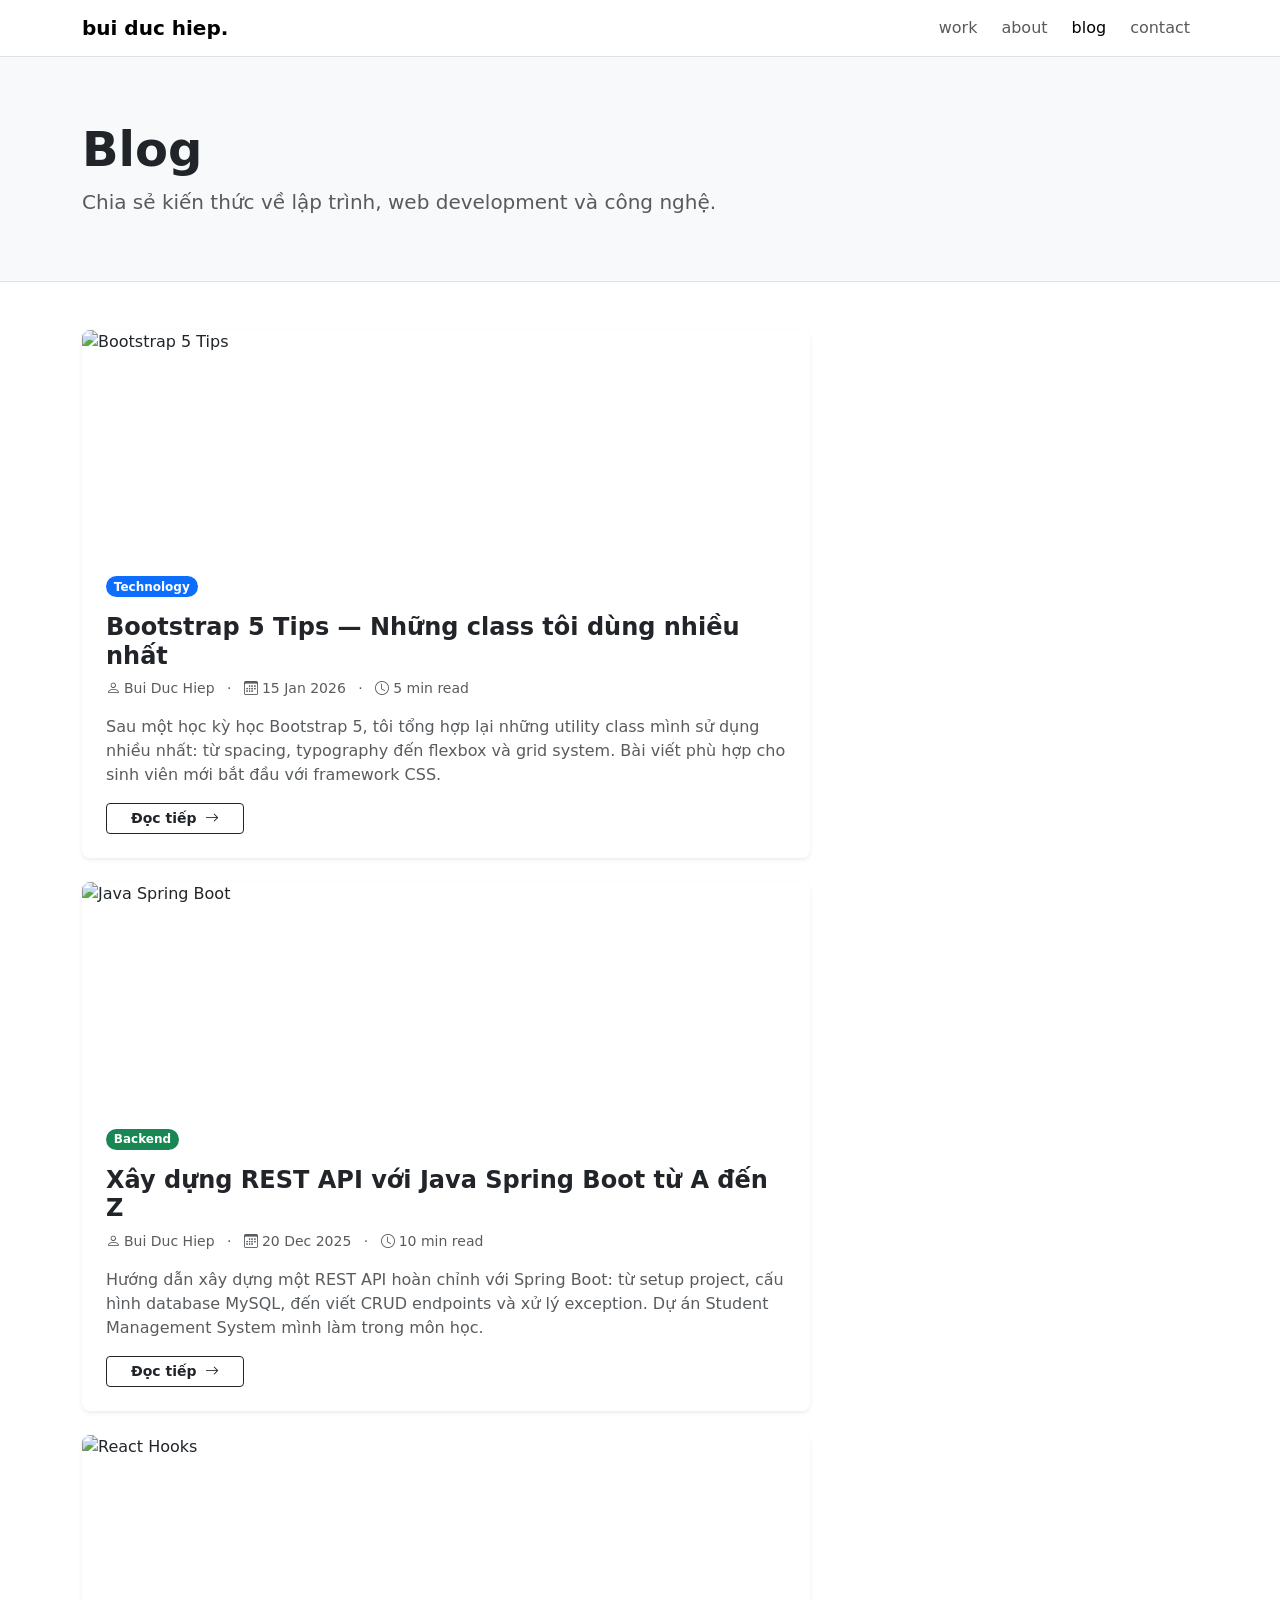
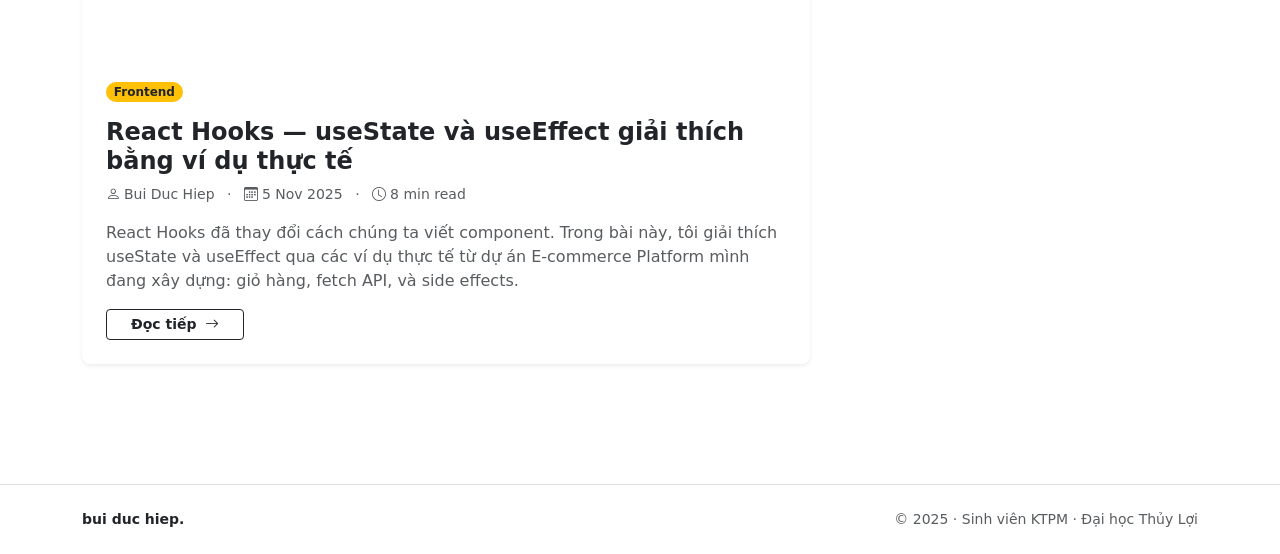
==== projects/portfolio_bootstrap/blog.html @ 2f231e05 "[FEATURE] Create blog post cards layout" ====
<!DOCTYPE html>
<html lang="vi">
<head>
    <meta charset="UTF-8">
    <meta name="viewport" content="width=device-width, initial-scale=1.0">
    <title>Blog — Bui Duc Hiep</title>
    <meta name="description" content="Blog chia sẻ kiến thức lập trình của Bui Duc Hiep, sinh viên Kỹ thuật phần mềm.">

    <link href="https://cdn.jsdelivr.net/npm/bootstrap@5.3.2/dist/css/bootstrap.min.css" rel="stylesheet">
    <link href="https://cdn.jsdelivr.net/npm/bootstrap-icons@1.11.0/font/bootstrap-icons.css" rel="stylesheet">
    <link href="https://fonts.googleapis.com/css2?family=Inter:wght@300;400;500;600;700&display=swap" rel="stylesheet">
</head>
<body>

    <nav class="navbar navbar-expand-lg sticky-top border-bottom bg-white">
        <div class="container">
            <a class="navbar-brand fw-bold fs-5" href="index.html">bui duc hiep.</a>
            <button class="navbar-toggler border-0" type="button"
                    data-bs-toggle="collapse" data-bs-target="#navbarNav"
                    aria-controls="navbarNav" aria-expanded="false" aria-label="Toggle navigation">
                <span class="navbar-toggler-icon"></span>
            </button>
            <div class="collapse navbar-collapse" id="navbarNav">
                <ul class="navbar-nav ms-auto gap-2">
                    <li class="nav-item"><a class="nav-link fw-medium" href="index.html#work">work</a></li>
                    <li class="nav-item"><a class="nav-link fw-medium" href="index.html#about">about</a></li>
                    <li class="nav-item"><a class="nav-link fw-medium active" href="blog.html">blog</a></li>
                    <li class="nav-item"><a class="nav-link fw-medium" href="index.html#contact">contact</a></li>
                </ul>
            </div>
        </div>
    </nav>

    <div class="py-5 border-bottom bg-light">
        <div class="container py-3">
            <h1 class="display-5 fw-bold mb-2">Blog</h1>
            <p class="lead text-muted mb-0">Chia sẻ kiến thức về lập trình, web development và công nghệ.</p>
        </div>
    </div>

    <section id="blog" class="py-5">
        <div class="container">
            <div class="row g-5">

                <div class="col-lg-8">

                    <article class="card mb-4 border-0 shadow-sm rounded-3 overflow-hidden">
                        <img src="https://placehold.co/800x400/111827/ffffff?text=Bootstrap+5+Tips"
                             class="card-img-top" alt="Bootstrap 5 Tips" style="height: 220px; object-fit: cover;">
                        <div class="card-body p-4">
                            <span class="badge bg-primary rounded-pill mb-2">Technology</span>
                            <h2 class="card-title h4 fw-bold mt-2">
                                <a href="#" class="text-dark text-decoration-none">
                                    Bootstrap 5 Tips — Những class tôi dùng nhiều nhất
                                </a>
                            </h2>
                            <p class="card-text text-muted small mb-3">
                                <i class="bi bi-person me-1"></i>Bui Duc Hiep
                                <span class="mx-2">·</span>
                                <i class="bi bi-calendar3 me-1"></i>15 Jan 2026
                                <span class="mx-2">·</span>
                                <i class="bi bi-clock me-1"></i>5 min read
                            </p>
                            <p class="card-text text-muted">
                                Sau một học kỳ học Bootstrap 5, tôi tổng hợp lại những utility class mình sử dụng
                                nhiều nhất: từ spacing, typography đến flexbox và grid system. Bài viết phù hợp
                                cho sinh viên mới bắt đầu với framework CSS.
                            </p>
                            <a href="#" class="btn btn-outline-dark btn-sm fw-semibold px-4">
                                Đọc tiếp <i class="bi bi-arrow-right ms-1"></i>
                            </a>
                        </div>
                    </article>

                    <article class="card mb-4 border-0 shadow-sm rounded-3 overflow-hidden">
                        <img src="https://placehold.co/800x400/1e3a5f/ffffff?text=Java+Spring+Boot"
                             class="card-img-top" alt="Java Spring Boot" style="height: 220px; object-fit: cover;">
                        <div class="card-body p-4">
                            <span class="badge bg-success rounded-pill mb-2">Backend</span>
                            <h2 class="card-title h4 fw-bold mt-2">
                                <a href="#" class="text-dark text-decoration-none">
                                    Xây dựng REST API với Java Spring Boot từ A đến Z
                                </a>
                            </h2>
                            <p class="card-text text-muted small mb-3">
                                <i class="bi bi-person me-1"></i>Bui Duc Hiep
                                <span class="mx-2">·</span>
                                <i class="bi bi-calendar3 me-1"></i>20 Dec 2025
                                <span class="mx-2">·</span>
                                <i class="bi bi-clock me-1"></i>10 min read
                            </p>
                            <p class="card-text text-muted">
                                Hướng dẫn xây dựng một REST API hoàn chỉnh với Spring Boot: từ setup project,
                                cấu hình database MySQL, đến viết CRUD endpoints và xử lý exception. Dự án
                                Student Management System mình làm trong môn học.
                            </p>
                            <a href="#" class="btn btn-outline-dark btn-sm fw-semibold px-4">
                                Đọc tiếp <i class="bi bi-arrow-right ms-1"></i>
                            </a>
                        </div>
                    </article>

                    <article class="card mb-4 border-0 shadow-sm rounded-3 overflow-hidden">
                        <img src="https://placehold.co/800x400/7c3aed/ffffff?text=React+Hooks"
                             class="card-img-top" alt="React Hooks" style="height: 220px; object-fit: cover;">
                        <div class="card-body p-4">
                            <span class="badge bg-warning text-dark rounded-pill mb-2">Frontend</span>
                            <h2 class="card-title h4 fw-bold mt-2">
                                <a href="#" class="text-dark text-decoration-none">
                                    React Hooks — useState và useEffect giải thích bằng ví dụ thực tế
                                </a>
                            </h2>
                            <p class="card-text text-muted small mb-3">
                                <i class="bi bi-person me-1"></i>Bui Duc Hiep
                                <span class="mx-2">·</span>
                                <i class="bi bi-calendar3 me-1"></i>5 Nov 2025
                                <span class="mx-2">·</span>
                                <i class="bi bi-clock me-1"></i>8 min read
                            </p>
                            <p class="card-text text-muted">
                                React Hooks đã thay đổi cách chúng ta viết component. Trong bài này, tôi giải thích
                                useState và useEffect qua các ví dụ thực tế từ dự án E-commerce Platform mình đang
                                xây dựng: giỏ hàng, fetch API, và side effects.
                            </p>
                            <a href="#" class="btn btn-outline-dark btn-sm fw-semibold px-4">
                                Đọc tiếp <i class="bi bi-arrow-right ms-1"></i>
                            </a>
                        </div>
                    </article>

                </div>

                <div class="col-lg-4">
                </div>

            </div>
        </div>
    </section>

    <footer class="border-top py-4 mt-5">
        <div class="container d-flex justify-content-between align-items-center">
            <span class="fw-semibold small">bui duc hiep.</span>
            <span class="text-muted small">© 2025 · Sinh viên KTPM · Đại học Thủy Lợi</span>
        </div>
    </footer>

    <script src="https://cdn.jsdelivr.net/npm/bootstrap@5.3.2/dist/js/bootstrap.bundle.min.js"></script>
</body>
</html>
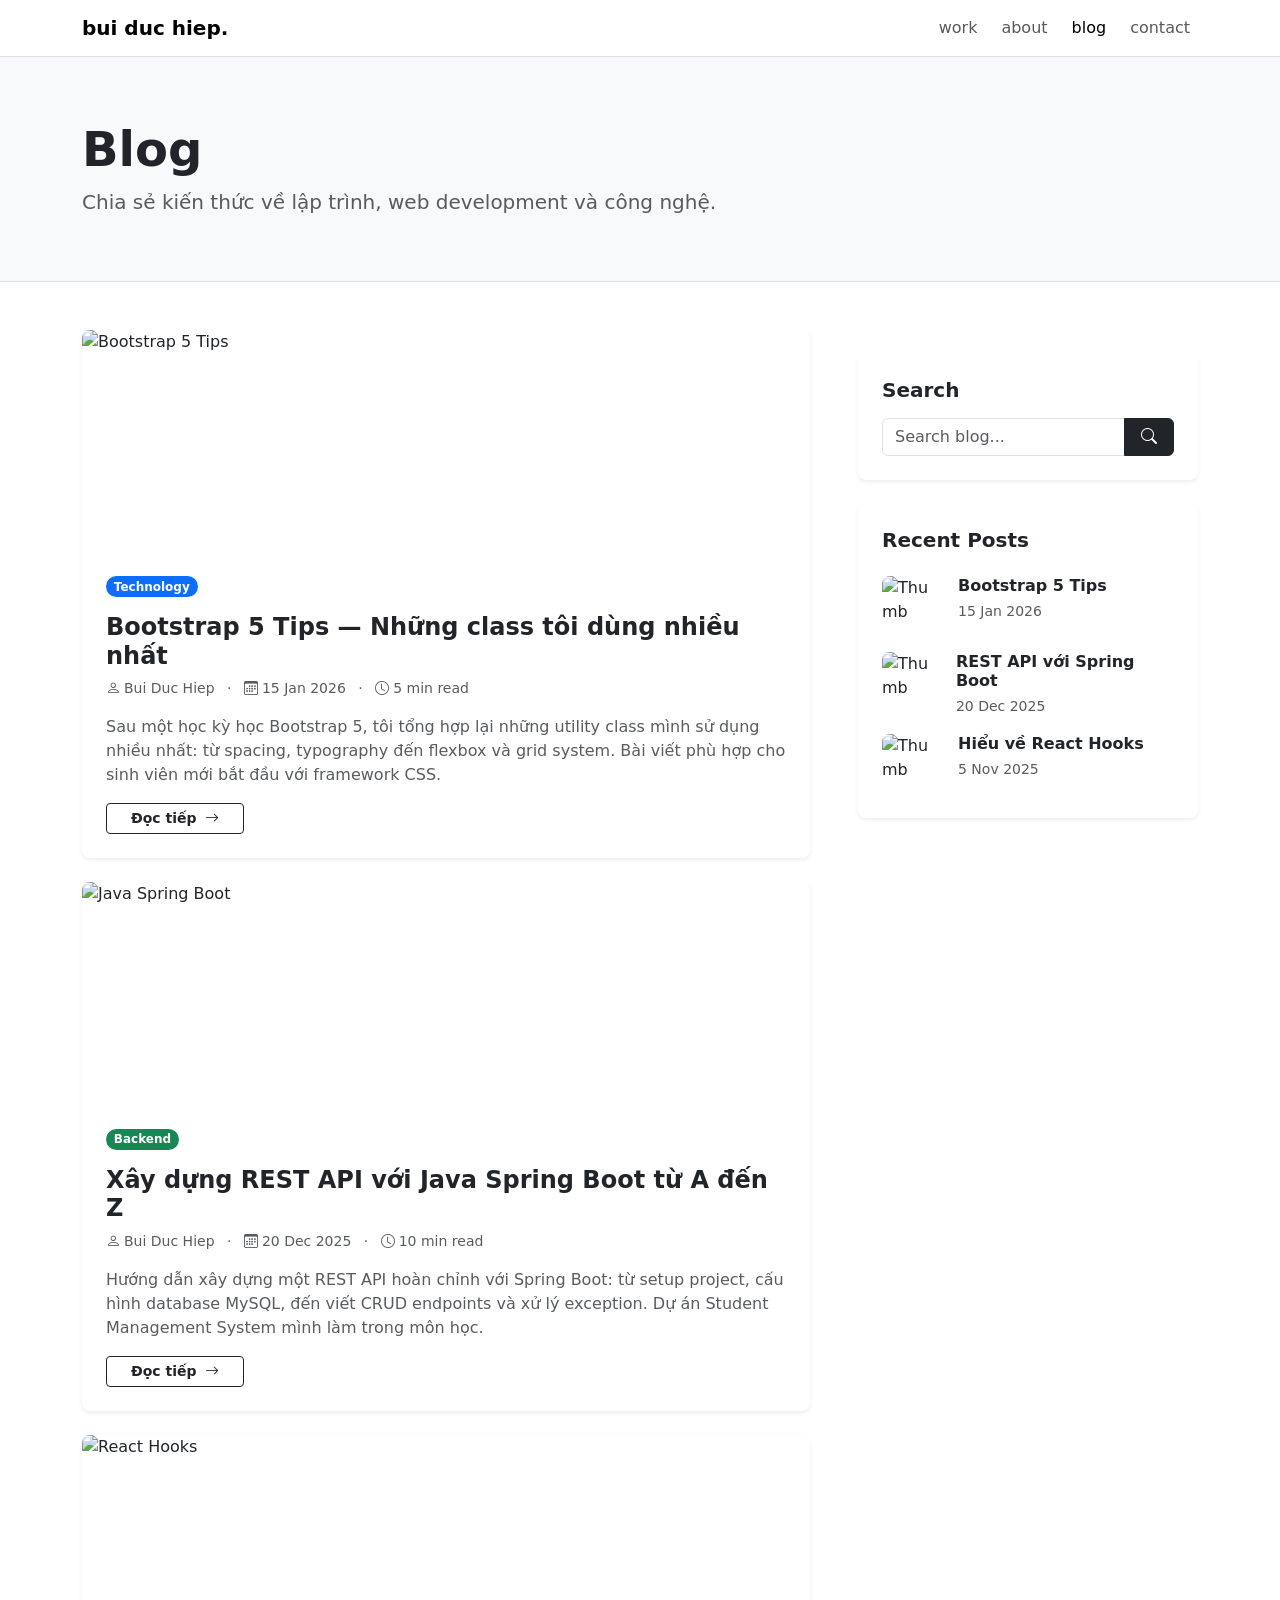
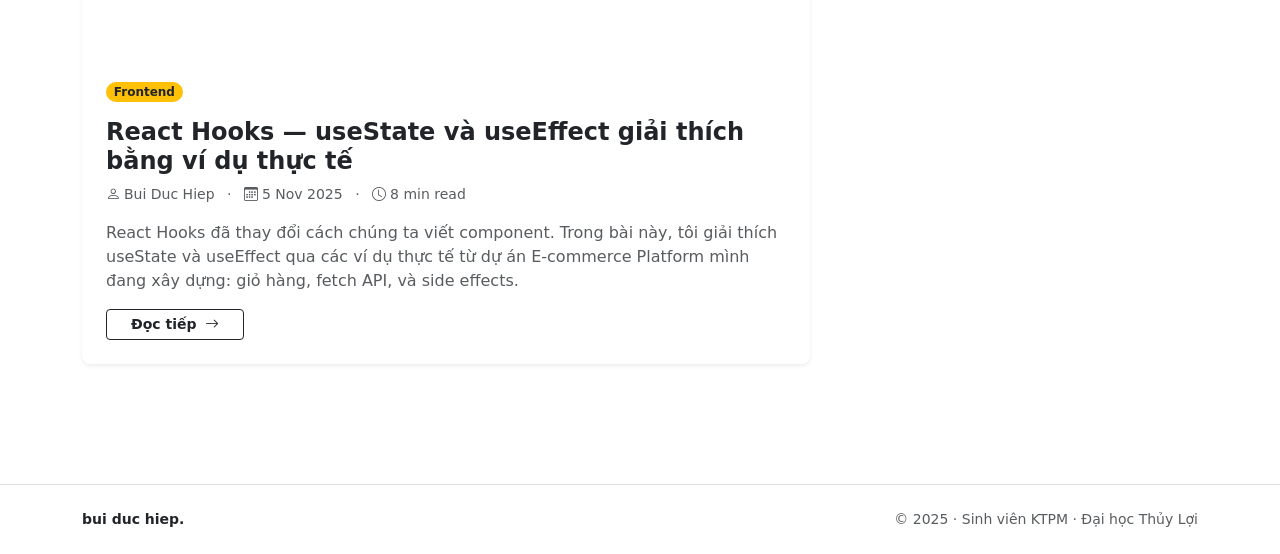
==== commit fb2987b3: "[FEATURE] Build sticky sidebar" ====
--- a/projects/portfolio_bootstrap/blog.html
+++ b/projects/portfolio_bootstrap/blog.html
@@ -131,6 +131,48 @@
                 </div>
 
                 <div class="col-lg-4">
+                    <div class="sticky-top pt-4" style="top: 80px; z-index: 1;">
+                        
+                        <div class="card mb-4 border-0 shadow-sm rounded-3">
+                            <div class="card-body p-4">
+                                <h5 class="card-title fw-bold mb-3">Search</h5>
+                                <div class="input-group">
+                                    <input type="text" class="form-control" placeholder="Search blog...">
+                                    <button class="btn btn-dark fw-semibold px-3" type="button"><i class="bi bi-search"></i></button>
+                                </div>
+                            </div>
+                        </div>
+
+                        <div class="card mb-4 border-0 shadow-sm rounded-3">
+                            <div class="card-header bg-white border-bottom-0 pt-4 pb-0 px-4">
+                                <h5 class="fw-bold mb-0">Recent Posts</h5>
+                            </div>
+                            <div class="card-body p-4">
+                                <div class="d-flex mb-3">
+                                    <img src="https://placehold.co/100x100/111827/ffffff?text=BS5" class="rounded-3 object-fit-cover" width="60" height="60" alt="Thumb">
+                                    <div class="ms-3">
+                                        <h6 class="mb-1 fw-semibold"><a href="#" class="text-dark text-decoration-none">Bootstrap 5 Tips</a></h6>
+                                        <small class="text-muted">15 Jan 2026</small>
+                                    </div>
+                                </div>
+                                <div class="d-flex mb-3">
+                                    <img src="https://placehold.co/100x100/1e3a5f/ffffff?text=Java" class="rounded-3 object-fit-cover" width="60" height="60" alt="Thumb">
+                                    <div class="ms-3">
+                                        <h6 class="mb-1 fw-semibold"><a href="#" class="text-dark text-decoration-none">REST API với Spring Boot</a></h6>
+                                        <small class="text-muted">20 Dec 2025</small>
+                                    </div>
+                                </div>
+                                <div class="d-flex">
+                                    <img src="https://placehold.co/100x100/7c3aed/ffffff?text=React" class="rounded-3 object-fit-cover" width="60" height="60" alt="Thumb">
+                                    <div class="ms-3">
+                                        <h6 class="mb-1 fw-semibold"><a href="#" class="text-dark text-decoration-none">Hiểu về React Hooks</a></h6>
+                                        <small class="text-muted">5 Nov 2025</small>
+                                    </div>
+                                </div>
+                            </div>
+                        </div>
+
+                    </div>
                 </div>
 
             </div>
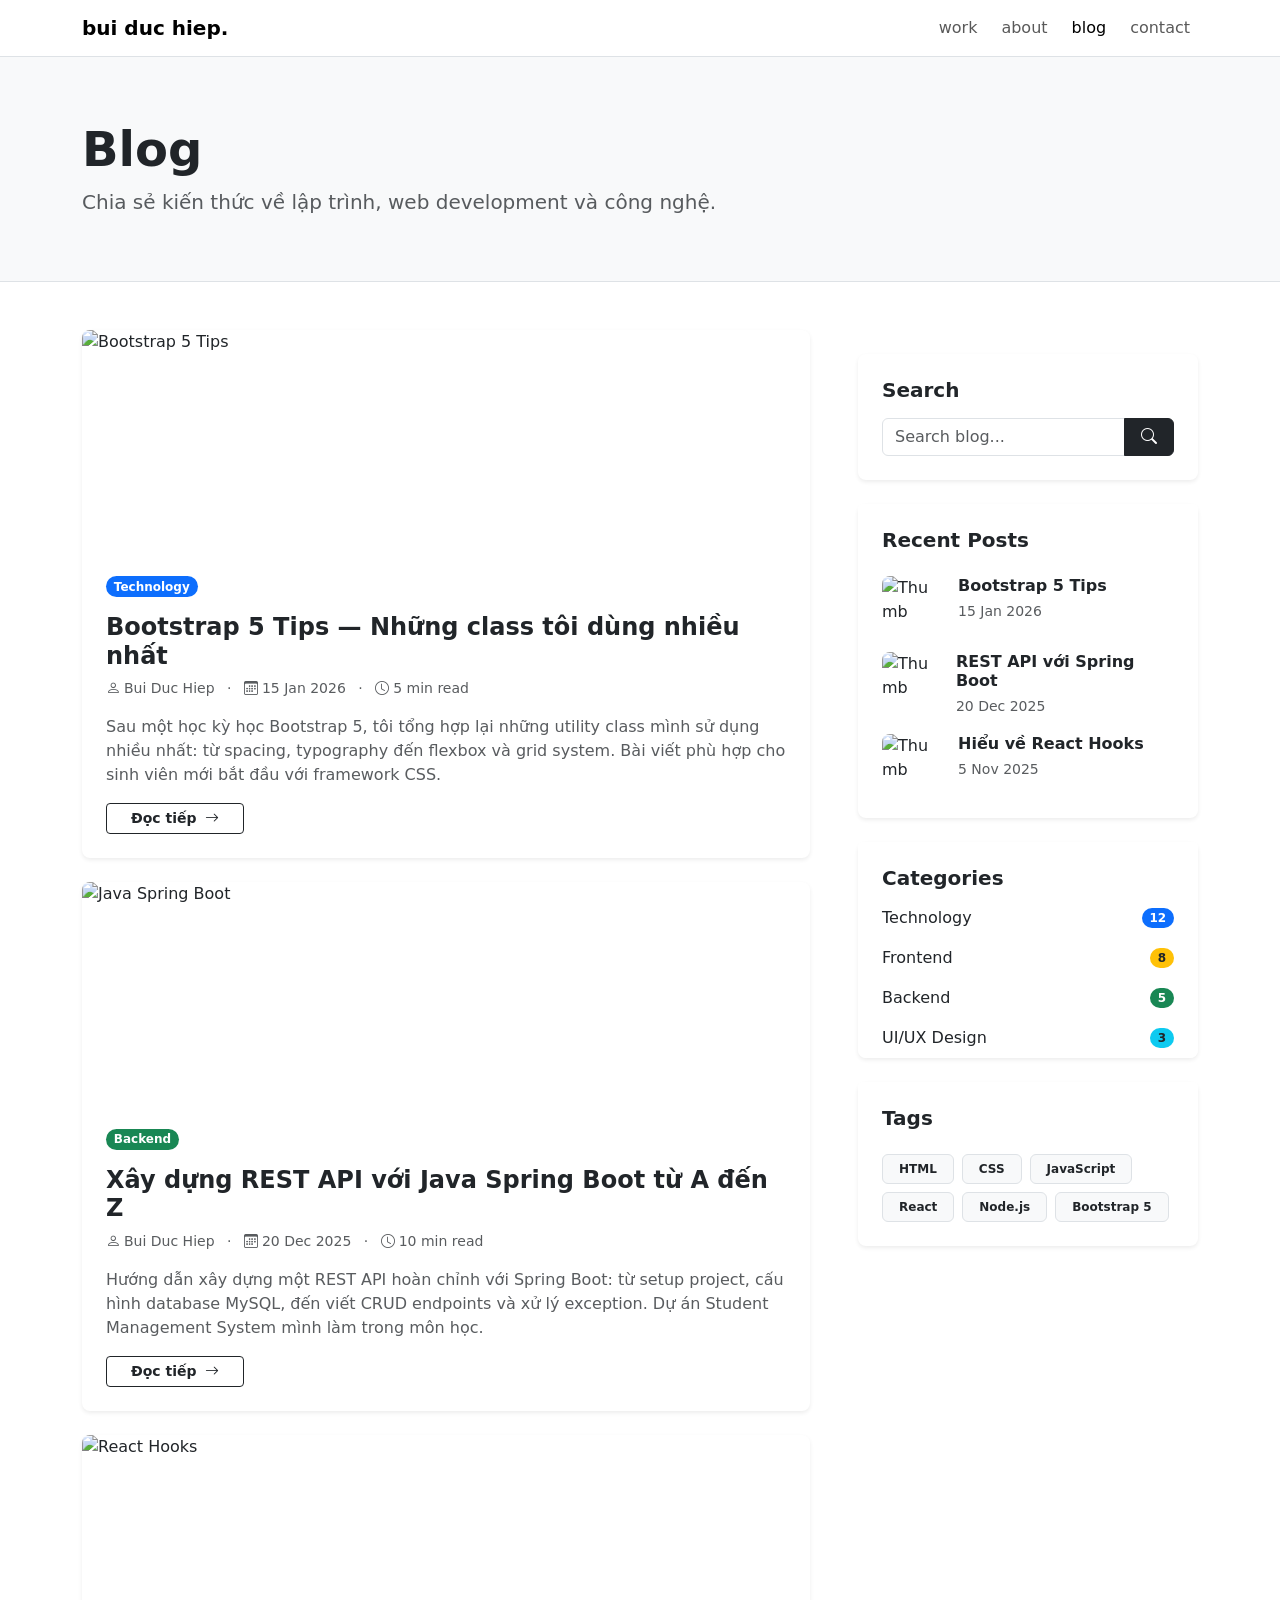
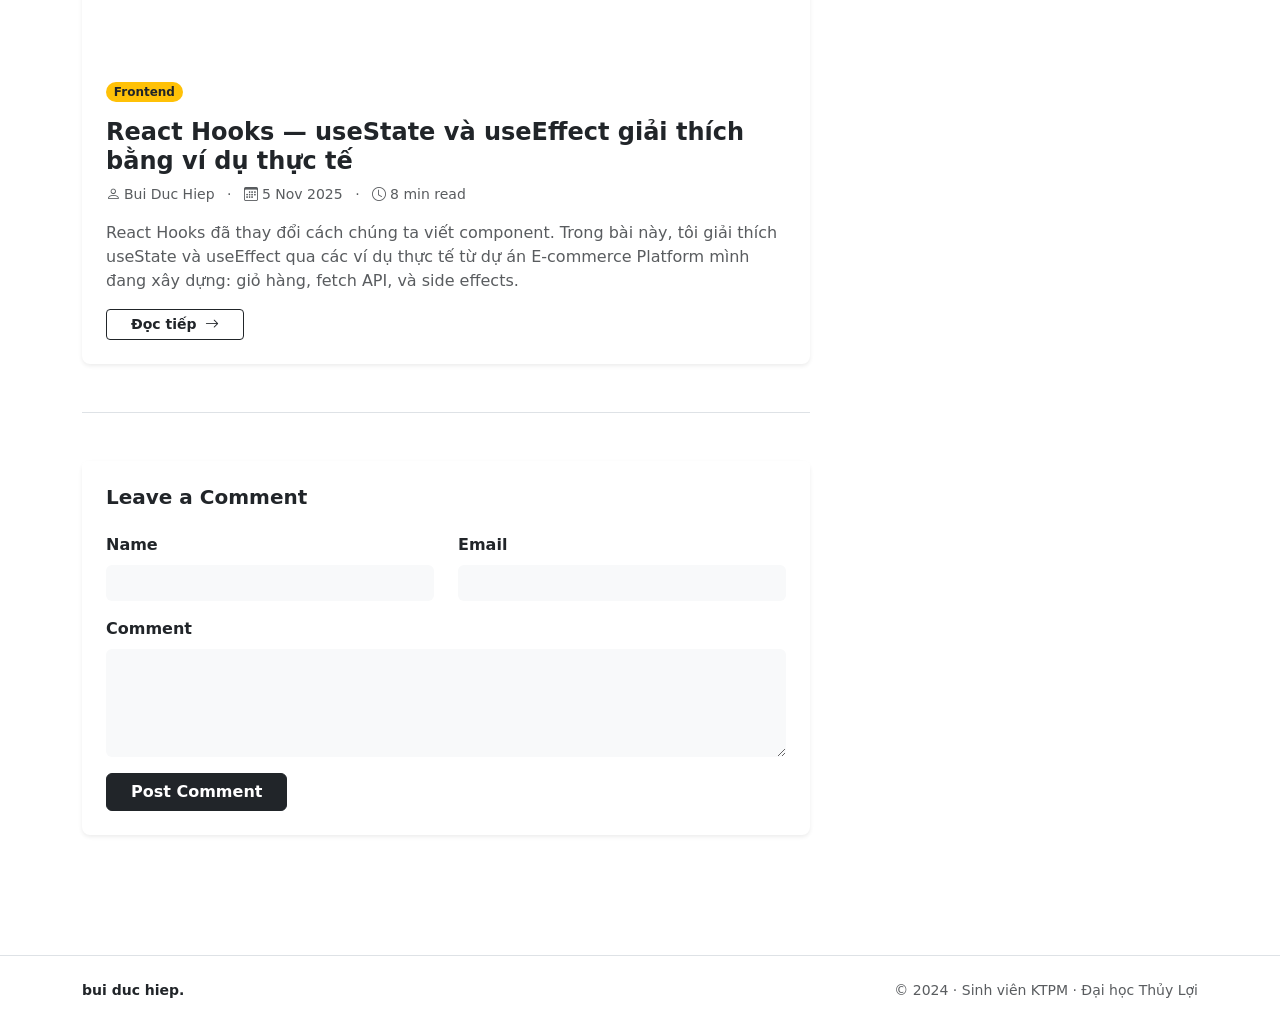
==== commit efcf249e: "[FEATURE] Build comment form with Bootstrap" ====
--- a/projects/portfolio_bootstrap/blog.html
+++ b/projects/portfolio_bootstrap/blog.html
@@ -128,6 +128,33 @@
                         </div>
                     </article>
 
+                    <div class="mt-5 border-top pt-5">
+                        <div class="card mb-4 border-0 shadow-sm rounded-3">
+                            <div class="card-header bg-white border-bottom-0 pt-4 pb-0 px-4">
+                                <h5 class="fw-bold mb-0">Leave a Comment</h5>
+                            </div>
+                            <div class="card-body p-4">
+                                <form>
+                                    <div class="row">
+                                        <div class="col-md-6 mb-3">
+                                            <label for="name" class="form-label fw-semibold">Name</label>
+                                            <input type="text" class="form-control bg-light border-0" id="name" required>
+                                        </div>
+                                        <div class="col-md-6 mb-3">
+                                            <label for="email" class="form-label fw-semibold">Email</label>
+                                            <input type="email" class="form-control bg-light border-0" id="email" required>
+                                        </div>
+                                    </div>
+                                    <div class="mb-3">
+                                        <label for="comment" class="form-label fw-semibold">Comment</label>
+                                        <textarea class="form-control bg-light border-0" id="comment" rows="4" required></textarea>
+                                    </div>
+                                    <button type="submit" class="btn btn-dark fw-semibold px-4">Post Comment</button>
+                                </form>
+                            </div>
+                        </div>
+                    </div>
+
                 </div>
 
                 <div class="col-lg-4">
@@ -172,6 +199,48 @@
                             </div>
                         </div>
 
+                        <div class="card mb-4 border-0 shadow-sm rounded-3">
+                            <div class="card-header bg-white border-bottom-0 pt-4 pb-0 px-4">
+                                <h5 class="fw-bold mb-0">Categories</h5>
+                            </div>
+                            <div class="card-body p-0 mt-2">
+                                <ul class="list-group list-group-flush rounded-bottom-3">
+                                    <li class="list-group-item d-flex justify-content-between align-items-center border-0 px-4 py-2">
+                                        <a href="#" class="text-dark text-decoration-none">Technology</a>
+                                        <span class="badge bg-primary rounded-pill">12</span>
+                                    </li>
+                                    <li class="list-group-item d-flex justify-content-between align-items-center border-0 px-4 py-2">
+                                        <a href="#" class="text-dark text-decoration-none">Frontend</a>
+                                        <span class="badge bg-warning text-dark rounded-pill">8</span>
+                                    </li>
+                                    <li class="list-group-item d-flex justify-content-between align-items-center border-0 px-4 py-2">
+                                        <a href="#" class="text-dark text-decoration-none">Backend</a>
+                                        <span class="badge bg-success rounded-pill">5</span>
+                                    </li>
+                                    <li class="list-group-item d-flex justify-content-between align-items-center border-0 px-4 py-2">
+                                        <a href="#" class="text-dark text-decoration-none">UI/UX Design</a>
+                                        <span class="badge bg-info text-dark rounded-pill">3</span>
+                                    </li>
+                                </ul>
+                            </div>
+                        </div>
+
+                        <div class="card mb-4 border-0 shadow-sm rounded-3">
+                            <div class="card-header bg-white border-bottom-0 pt-4 pb-0 px-4">
+                                <h5 class="fw-bold mb-0">Tags</h5>
+                            </div>
+                            <div class="card-body p-4">
+                                <div class="d-flex flex-wrap gap-2">
+                                    <a href="#" class="badge bg-light text-dark text-decoration-none px-3 py-2 border">HTML</a>
+                                    <a href="#" class="badge bg-light text-dark text-decoration-none px-3 py-2 border">CSS</a>
+                                    <a href="#" class="badge bg-light text-dark text-decoration-none px-3 py-2 border">JavaScript</a>
+                                    <a href="#" class="badge bg-light text-dark text-decoration-none px-3 py-2 border">React</a>
+                                    <a href="#" class="badge bg-light text-dark text-decoration-none px-3 py-2 border">Node.js</a>
+                                    <a href="#" class="badge bg-light text-dark text-decoration-none px-3 py-2 border">Bootstrap 5</a>
+                                </div>
+                            </div>
+                        </div>
+
                     </div>
                 </div>
 
@@ -182,7 +251,7 @@
     <footer class="border-top py-4 mt-5">
         <div class="container d-flex justify-content-between align-items-center">
             <span class="fw-semibold small">bui duc hiep.</span>
-            <span class="text-muted small">© 2025 · Sinh viên KTPM · Đại học Thủy Lợi</span>
+            <span class="text-muted small">© 2024 · Sinh viên KTPM · Đại học Thủy Lợi</span>
         </div>
     </footer>
 
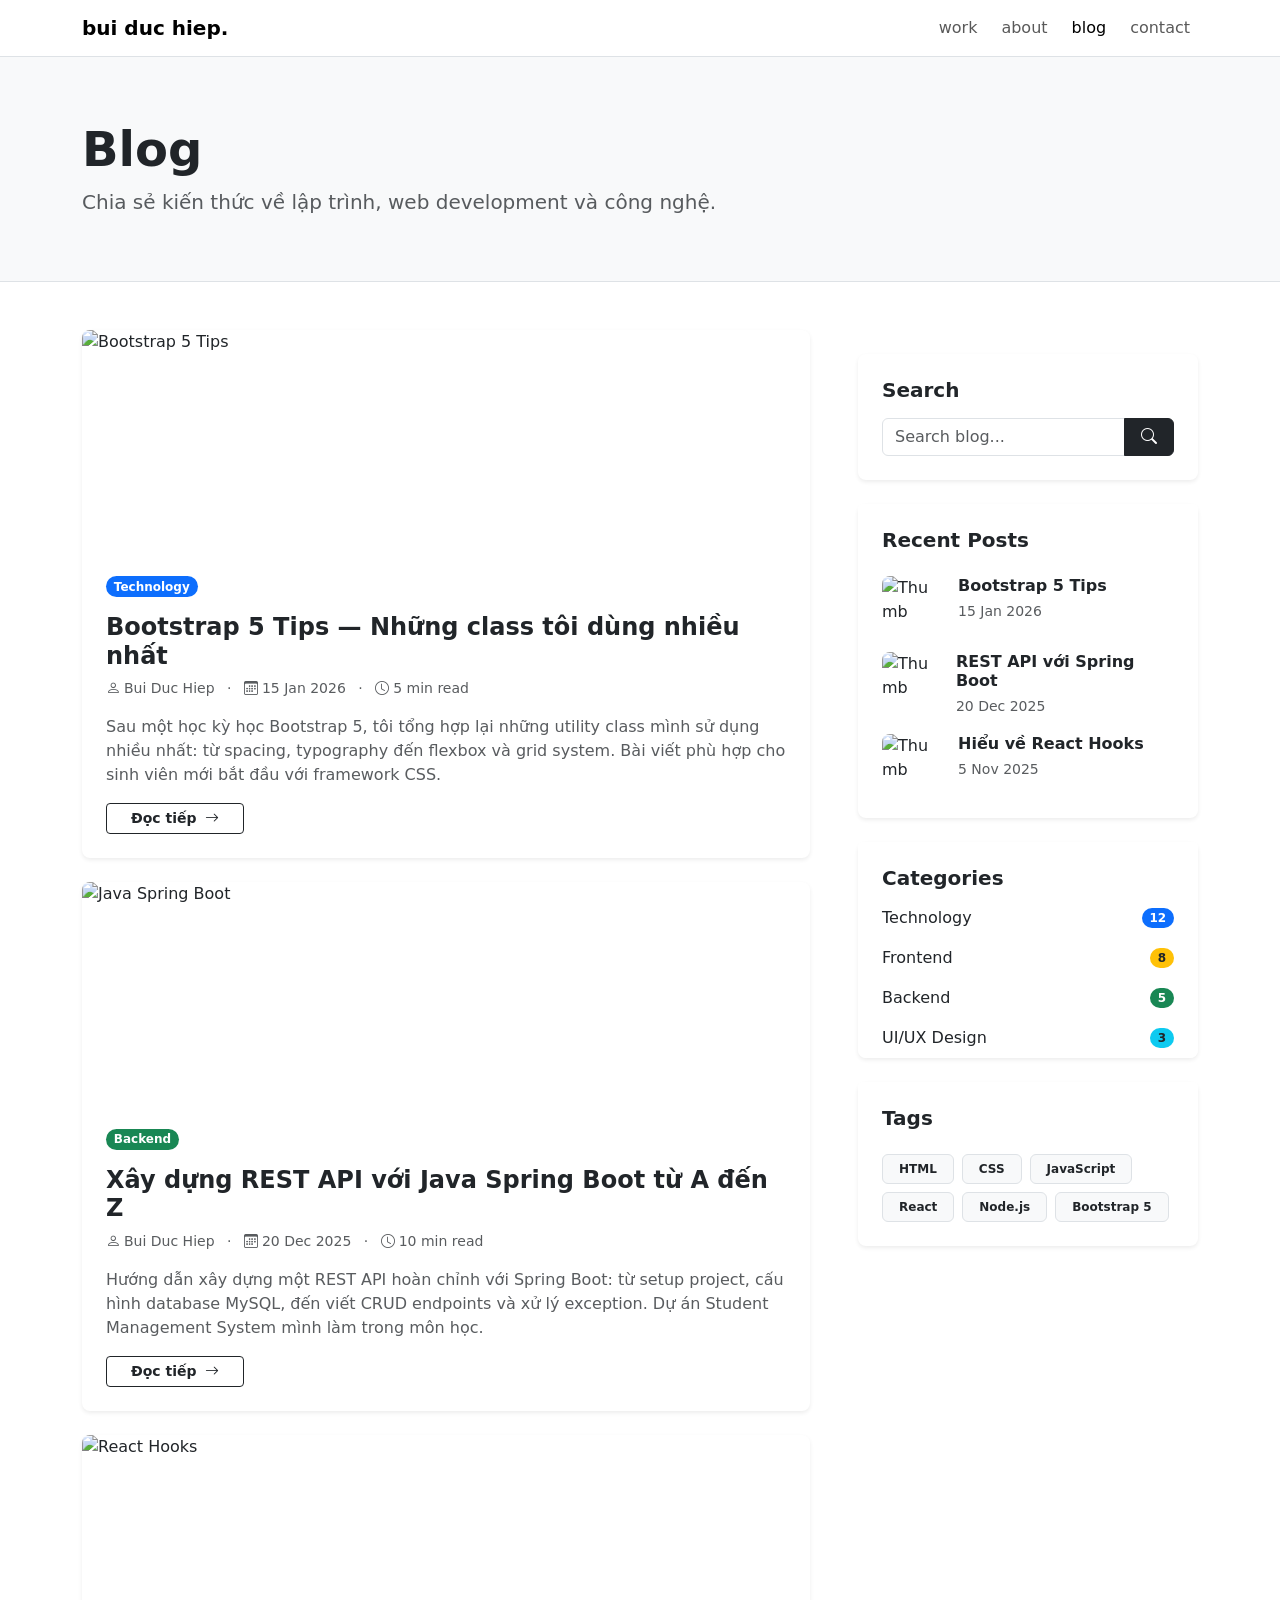
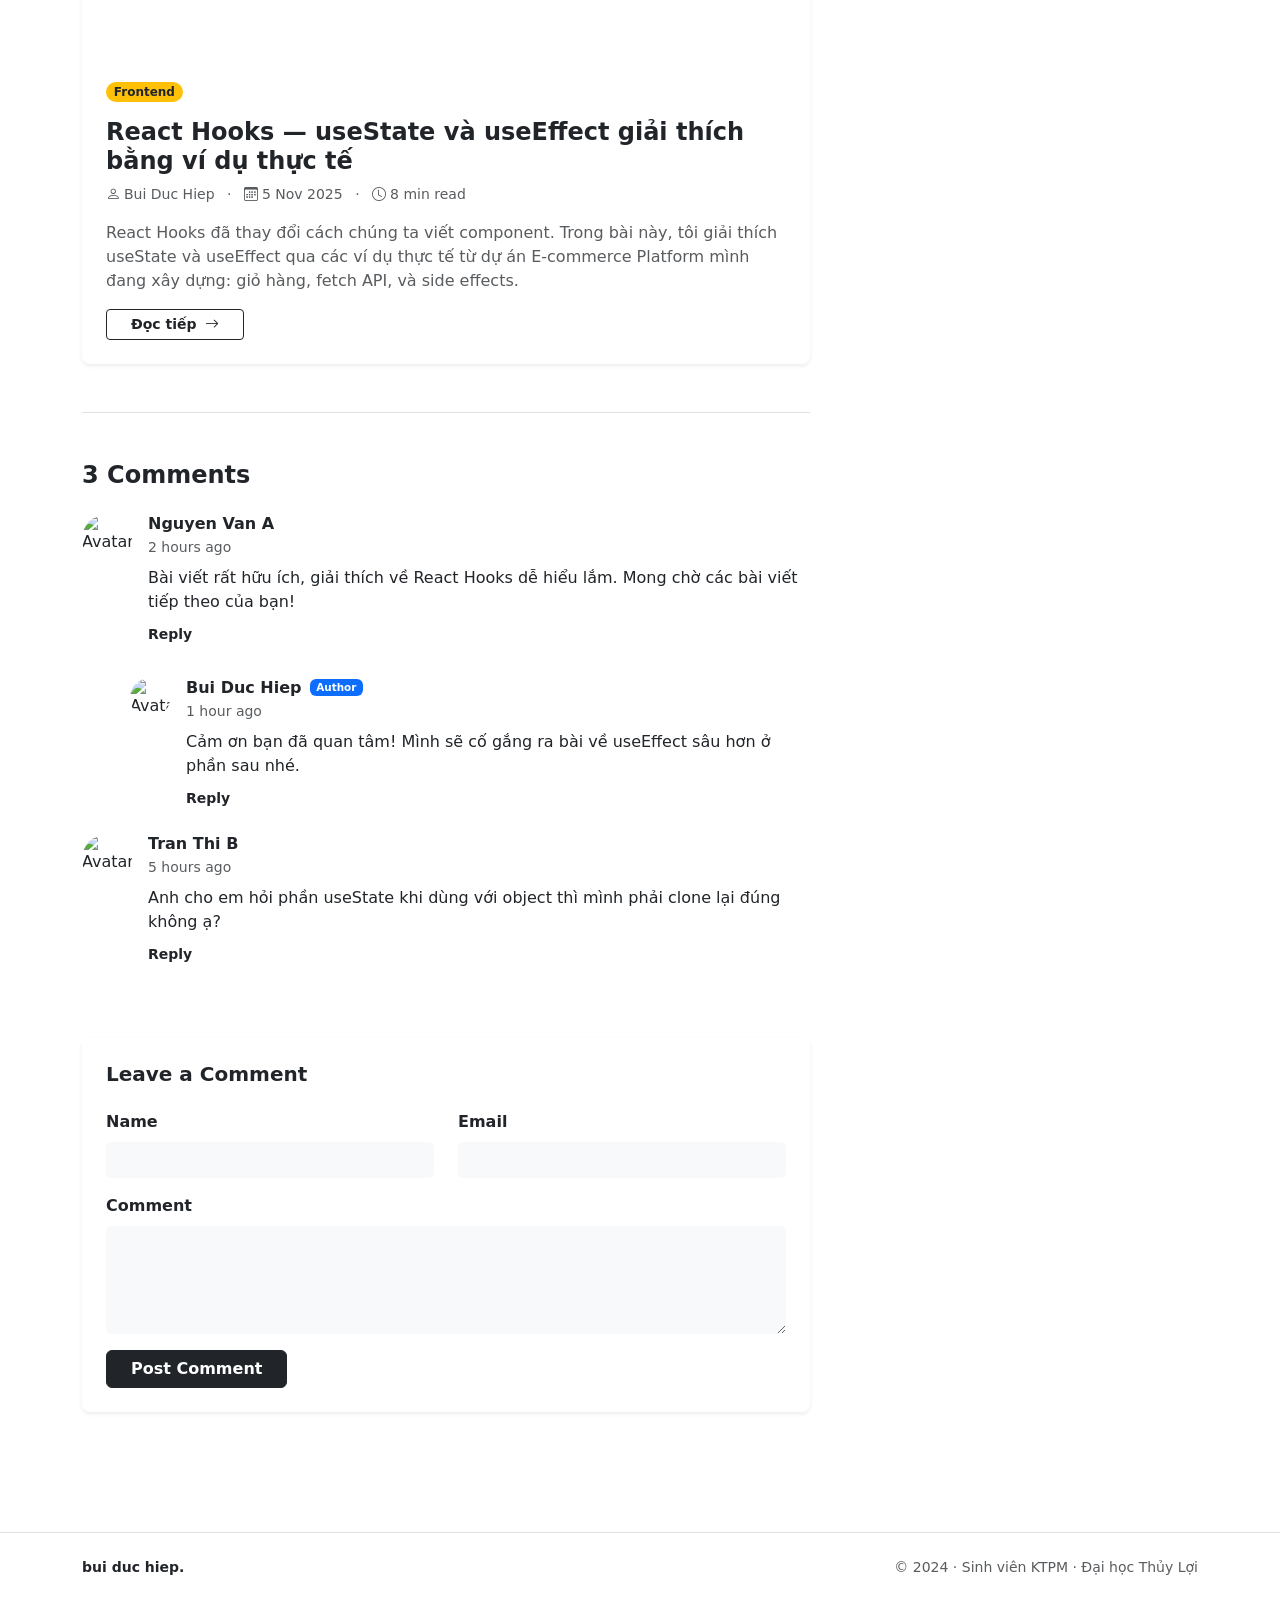
==== commit 4ca4258f: "[FEATURE] Display threaded comments" ====
--- a/projects/portfolio_bootstrap/blog.html
+++ b/projects/portfolio_bootstrap/blog.html
@@ -129,6 +129,49 @@
                     </article>
 
                     <div class="mt-5 border-top pt-5">
+                        <h4 class="fw-bold mb-4">3 Comments</h4>
+                        
+                        <div class="comment mb-4">
+                            <div class="d-flex">
+                                <img src="https://placehold.co/100x100/111827/ffffff?text=A" class="rounded-circle me-3 object-fit-cover" style="width: 50px; height: 50px;" alt="Avatar">
+                                <div>
+                                    <h6 class="fw-bold mb-1">Nguyen Van A</h6>
+                                    <p class="text-muted small mb-2">2 hours ago</p>
+                                    <p class="mb-2">Bài viết rất hữu ích, giải thích về React Hooks dễ hiểu lắm. Mong chờ các bài viết tiếp theo của bạn!</p>
+                                    <a href="#" class="btn-link text-decoration-none small fw-semibold text-dark">Reply</a>
+                                </div>
+                            </div>
+                            
+                            <div class="comment reply ms-5 mt-4 pt-2">
+                                <div class="d-flex">
+                                    <img src="https://placehold.co/100x100/1e3a5f/ffffff?text=H" class="rounded-circle me-3 object-fit-cover" style="width: 40px; height: 40px;" alt="Avatar">
+                                    <div>
+                                        <div class="d-flex align-items-center mb-1">
+                                            <h6 class="fw-bold mb-0 me-2">Bui Duc Hiep</h6>
+                                            <span class="badge bg-primary" style="font-size: 0.65rem;">Author</span>
+                                        </div>
+                                        <p class="text-muted small mb-2">1 hour ago</p>
+                                        <p class="mb-2">Cảm ơn bạn đã quan tâm! Mình sẽ cố gắng ra bài về useEffect sâu hơn ở phần sau nhé.</p>
+                                        <a href="#" class="btn-link text-decoration-none small fw-semibold text-dark">Reply</a>
+                                    </div>
+                                </div>
+                            </div>
+                        </div>
+
+                        <div class="comment mb-4">
+                            <div class="d-flex">
+                                <img src="https://placehold.co/100x100/7c3aed/ffffff?text=B" class="rounded-circle me-3 object-fit-cover" style="width: 50px; height: 50px;" alt="Avatar">
+                                <div>
+                                    <h6 class="fw-bold mb-1">Tran Thi B</h6>
+                                    <p class="text-muted small mb-2">5 hours ago</p>
+                                    <p class="mb-2">Anh cho em hỏi phần useState khi dùng với object thì mình phải clone lại đúng không ạ?</p>
+                                    <a href="#" class="btn-link text-decoration-none small fw-semibold text-dark">Reply</a>
+                                </div>
+                            </div>
+                        </div>
+                    </div>
+
+                    <div class="mt-5 pt-4">
                         <div class="card mb-4 border-0 shadow-sm rounded-3">
                             <div class="card-header bg-white border-bottom-0 pt-4 pb-0 px-4">
                                 <h5 class="fw-bold mb-0">Leave a Comment</h5>
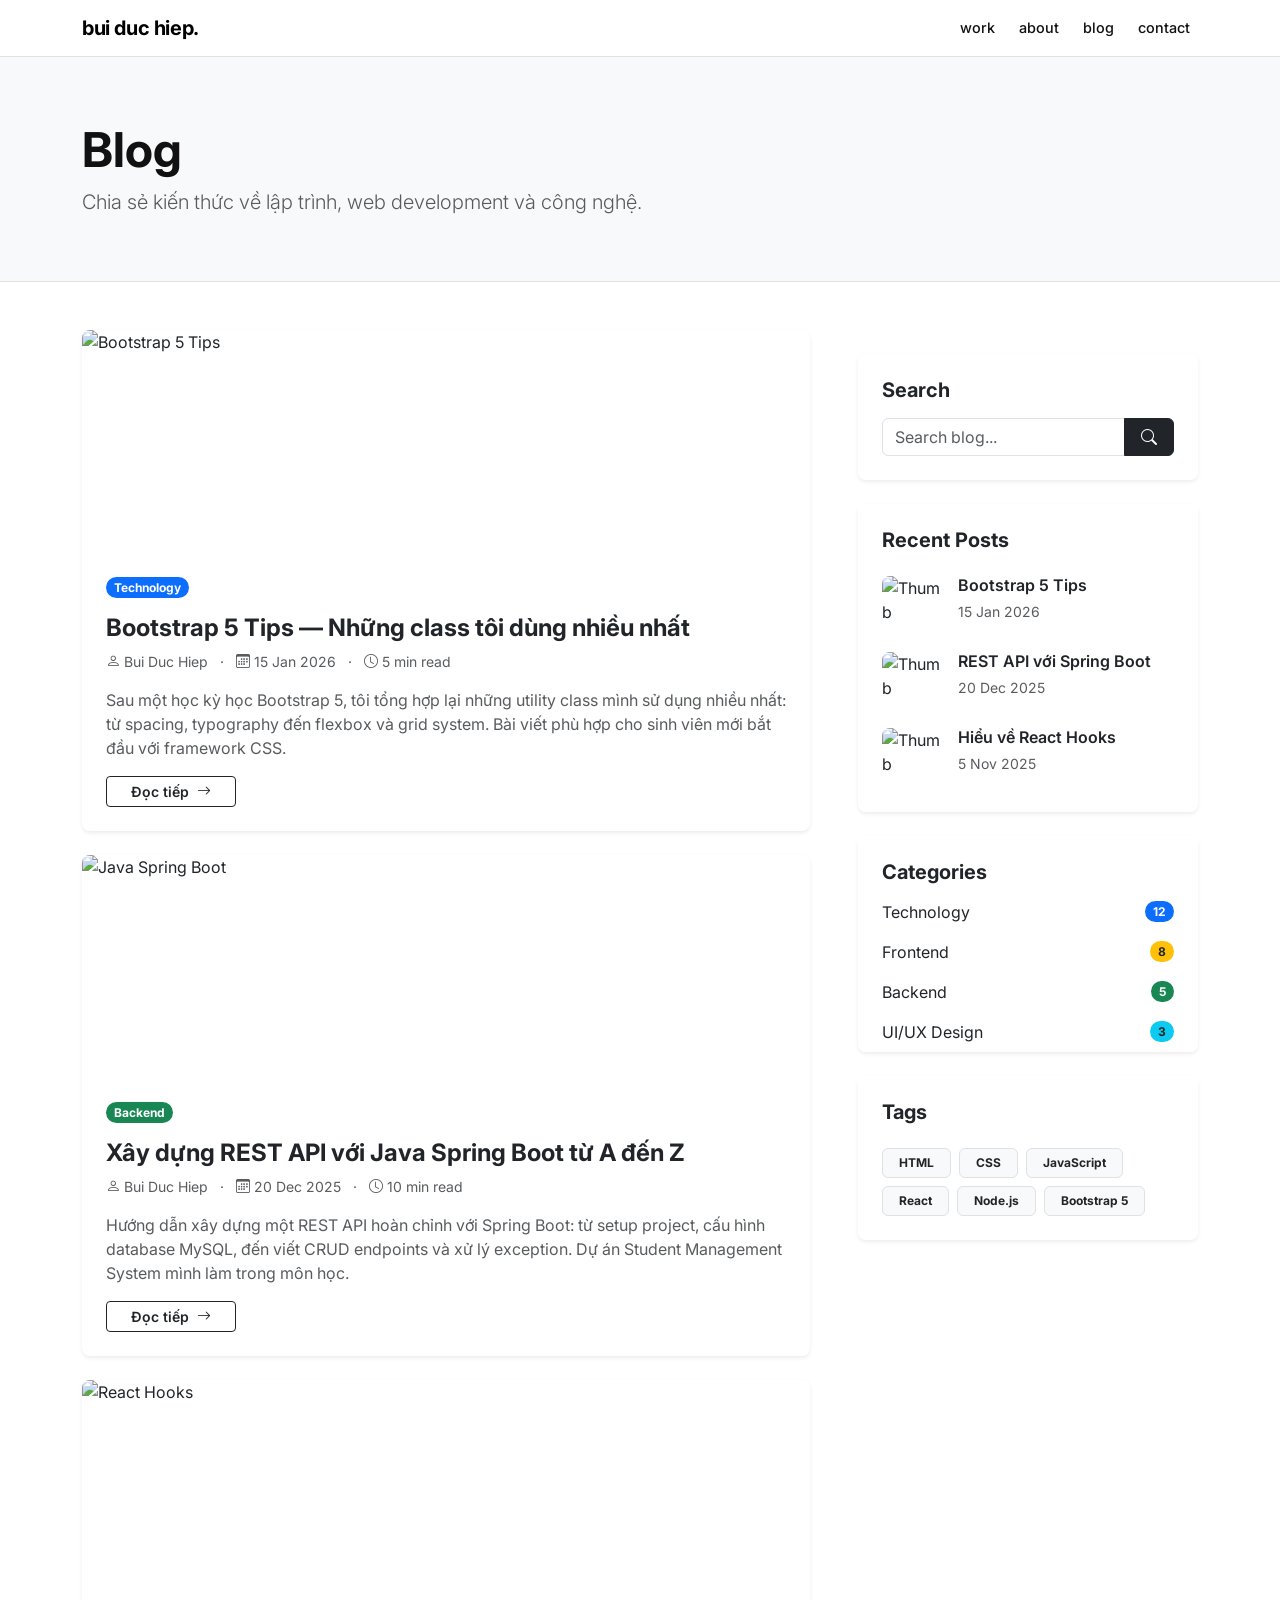
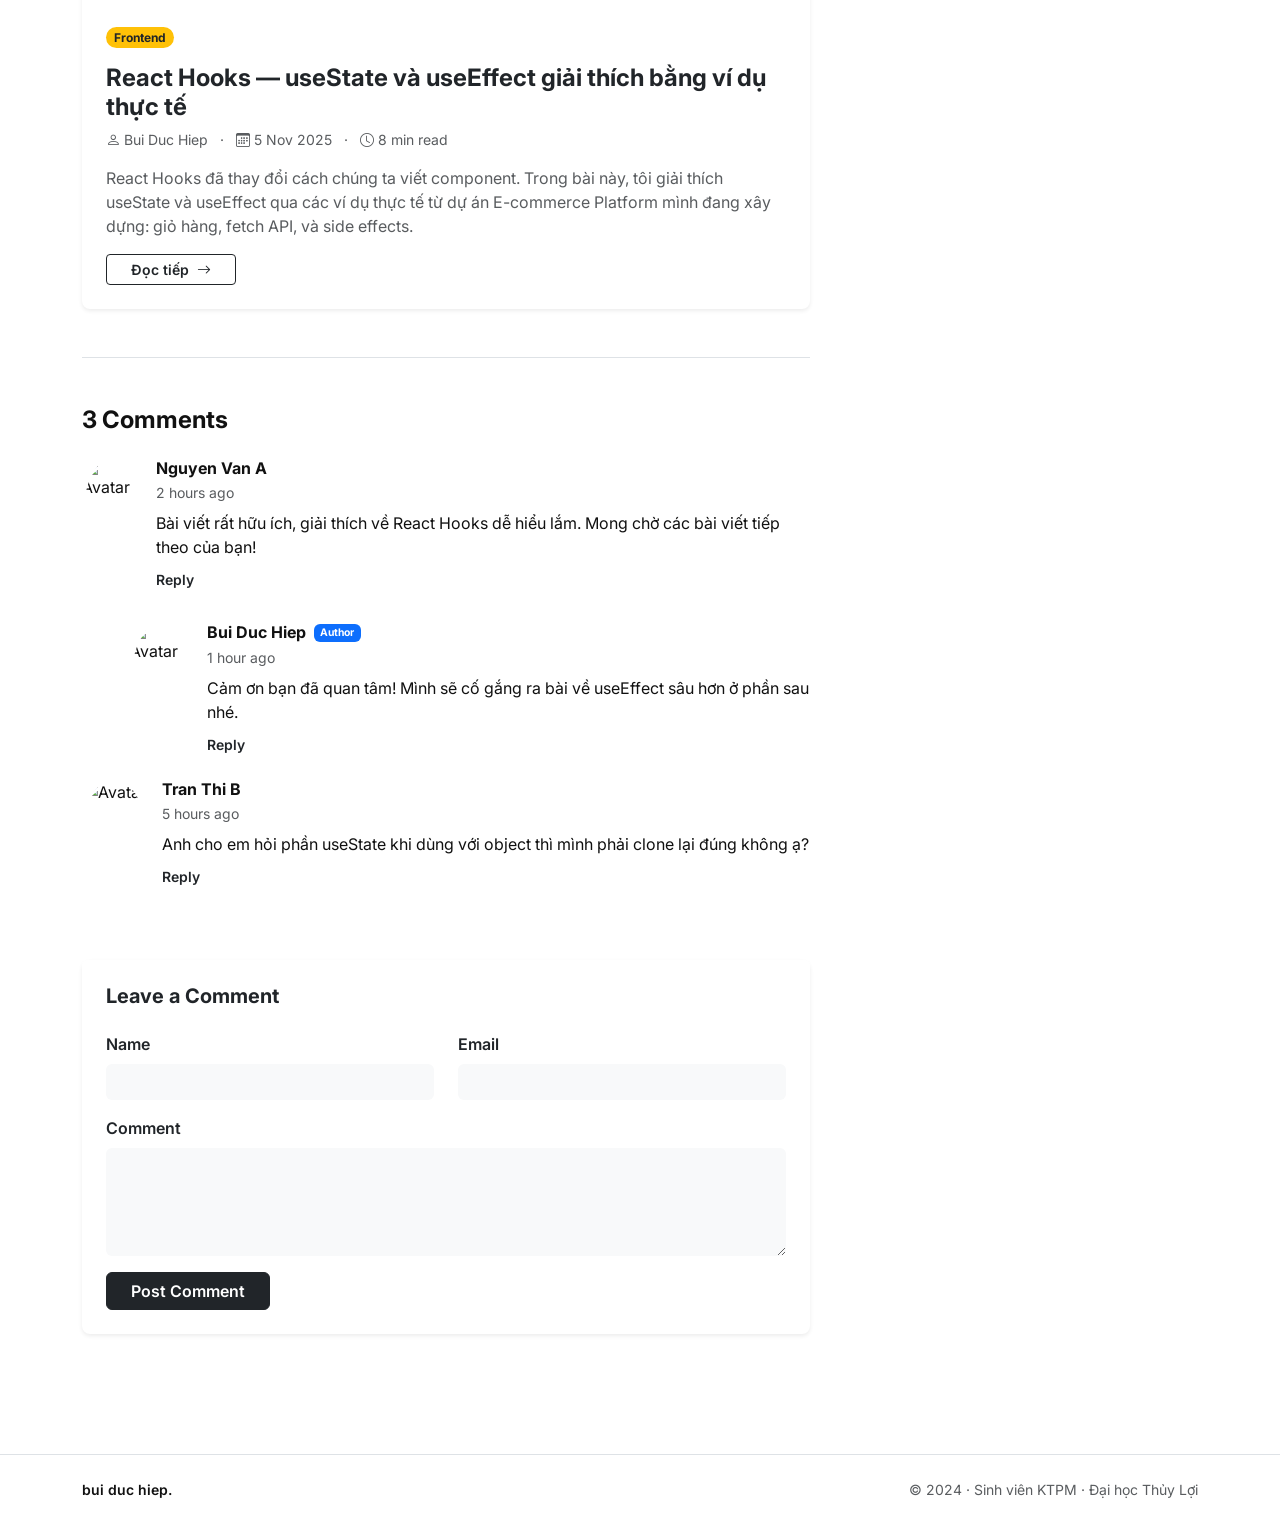
==== commit e9da7de5: "[STYLE] Responsive comment layout" ====
--- a/projects/portfolio_bootstrap/blog.html
+++ b/projects/portfolio_bootstrap/blog.html
@@ -9,6 +9,7 @@
     <link href="https://cdn.jsdelivr.net/npm/bootstrap@5.3.2/dist/css/bootstrap.min.css" rel="stylesheet">
     <link href="https://cdn.jsdelivr.net/npm/bootstrap-icons@1.11.0/font/bootstrap-icons.css" rel="stylesheet">
     <link href="https://fonts.googleapis.com/css2?family=Inter:wght@300;400;500;600;700&display=swap" rel="stylesheet">
+    <link href="css/main.css" rel="stylesheet">
 </head>
 <body>
 
@@ -133,7 +134,7 @@
                         
                         <div class="comment mb-4">
                             <div class="d-flex">
-                                <img src="https://placehold.co/100x100/111827/ffffff?text=A" class="rounded-circle me-3 object-fit-cover" style="width: 50px; height: 50px;" alt="Avatar">
+                                <img src="https://placehold.co/100x100/111827/ffffff?text=A" class="rounded-circle me-3 object-fit-cover" alt="Avatar">
                                 <div>
                                     <h6 class="fw-bold mb-1">Nguyen Van A</h6>
                                     <p class="text-muted small mb-2">2 hours ago</p>
@@ -144,7 +145,7 @@
                             
                             <div class="comment reply ms-5 mt-4 pt-2">
                                 <div class="d-flex">
-                                    <img src="https://placehold.co/100x100/1e3a5f/ffffff?text=H" class="rounded-circle me-3 object-fit-cover" style="width: 40px; height: 40px;" alt="Avatar">
+                                    <img src="https://placehold.co/100x100/1e3a5f/ffffff?text=H" class="rounded-circle me-3 object-fit-cover" alt="Avatar">
                                     <div>
                                         <div class="d-flex align-items-center mb-1">
                                             <h6 class="fw-bold mb-0 me-2">Bui Duc Hiep</h6>
@@ -160,7 +161,7 @@
 
                         <div class="comment mb-4">
                             <div class="d-flex">
-                                <img src="https://placehold.co/100x100/7c3aed/ffffff?text=B" class="rounded-circle me-3 object-fit-cover" style="width: 50px; height: 50px;" alt="Avatar">
+                                <img src="https://placehold.co/100x100/7c3aed/ffffff?text=B" class="rounded-circle me-3 object-fit-cover" alt="Avatar">
                                 <div>
                                     <h6 class="fw-bold mb-1">Tran Thi B</h6>
                                     <p class="text-muted small mb-2">5 hours ago</p>
--- a/projects/portfolio_bootstrap/css/main.css
+++ b/projects/portfolio_bootstrap/css/main.css
@@ -0,0 +1,47 @@
+@import url('blog.css');
+@import url('comments.css');
+
+body {
+    font-family: 'Inter', sans-serif;
+    color: #111;
+    background-color: #fff;
+}
+
+.navbar {
+    background-color: rgba(255, 255, 255, 0.95);
+    backdrop-filter: blur(8px);
+}
+
+.navbar-brand {
+    letter-spacing: -0.02em;
+}
+
+.nav-link {
+    color: #111 !important;
+    font-size: 0.9rem;
+    transition: color 0.2s;
+}
+
+.nav-link:hover {
+    color: #555 !important;
+}
+
+header h1 {
+    letter-spacing: -0.03em;
+}
+.card {
+    transition: background-color 0.2s;
+    cursor: default;
+}
+
+.card:hover {
+    background-color: #f8f9fa;
+}
+
+.text-uppercase {
+    letter-spacing: 0.1em !important;
+}
+
+footer {
+    background-color: #fff;
+}
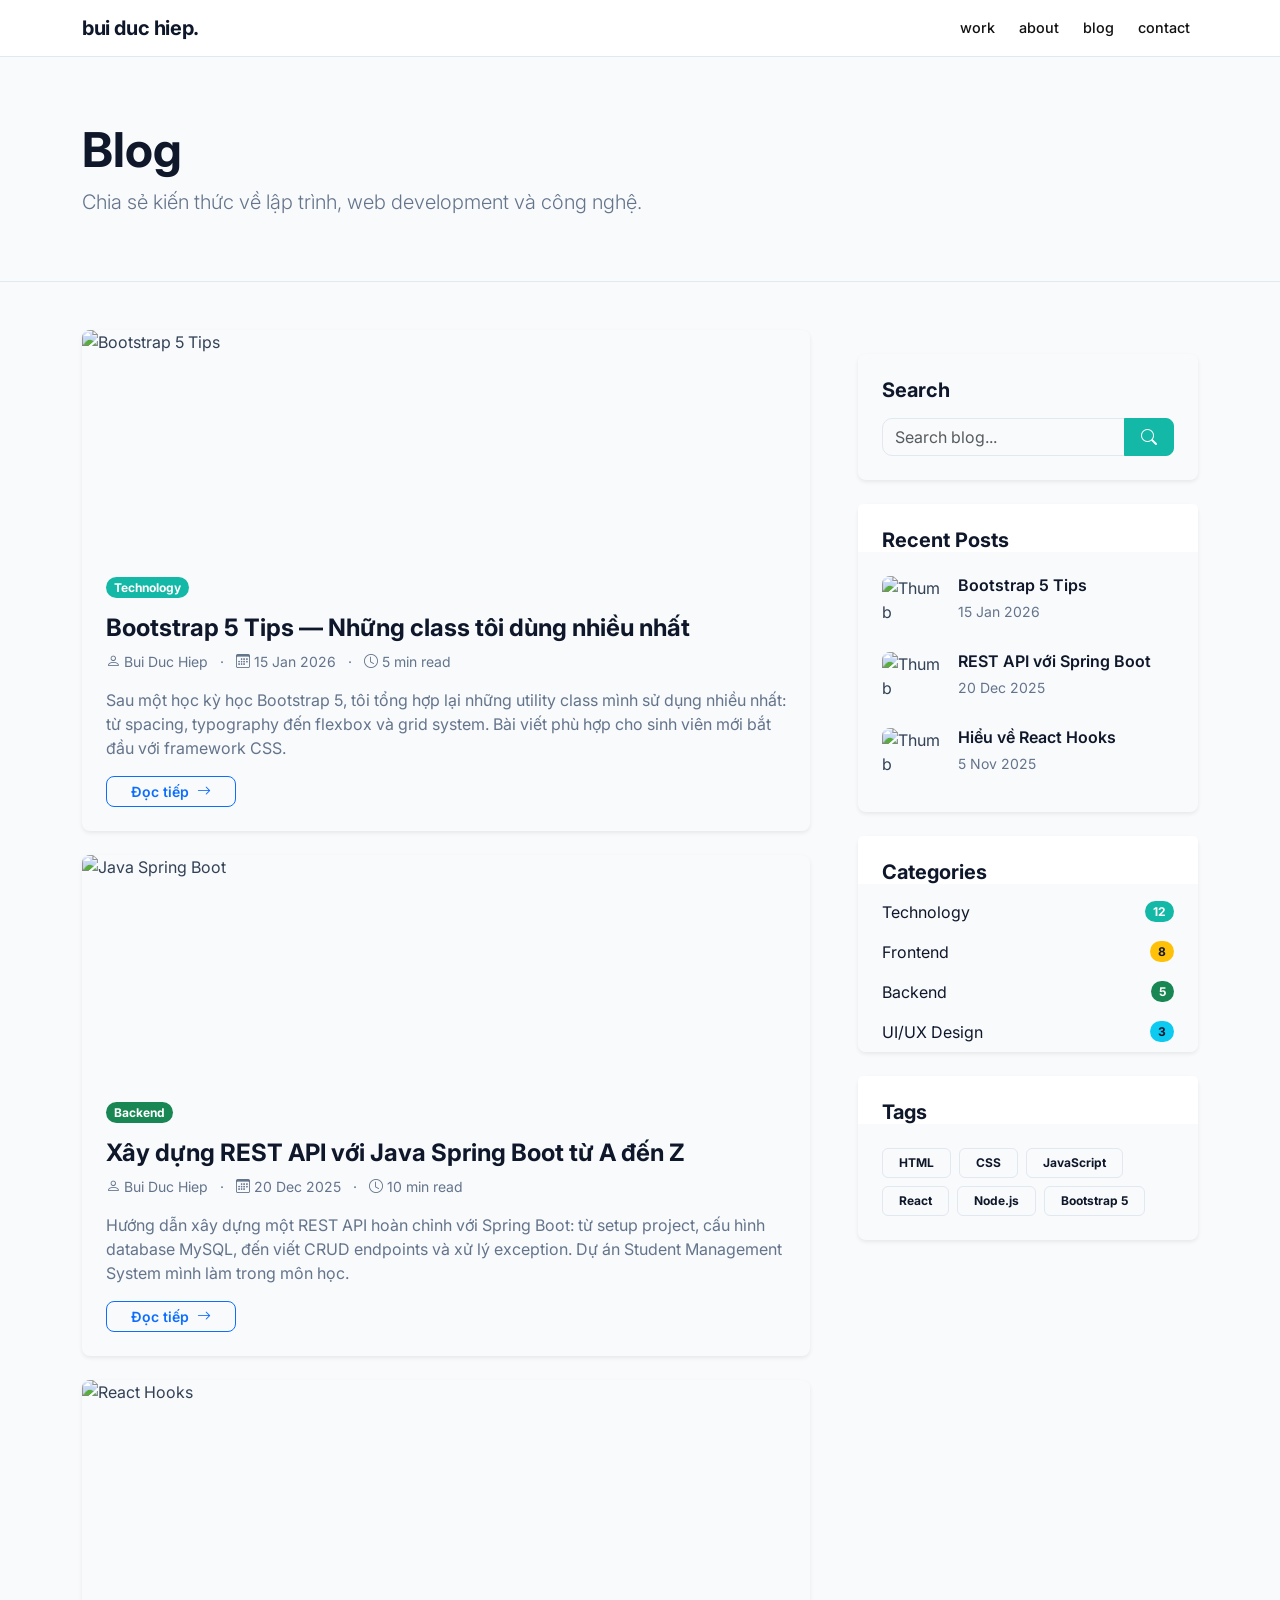
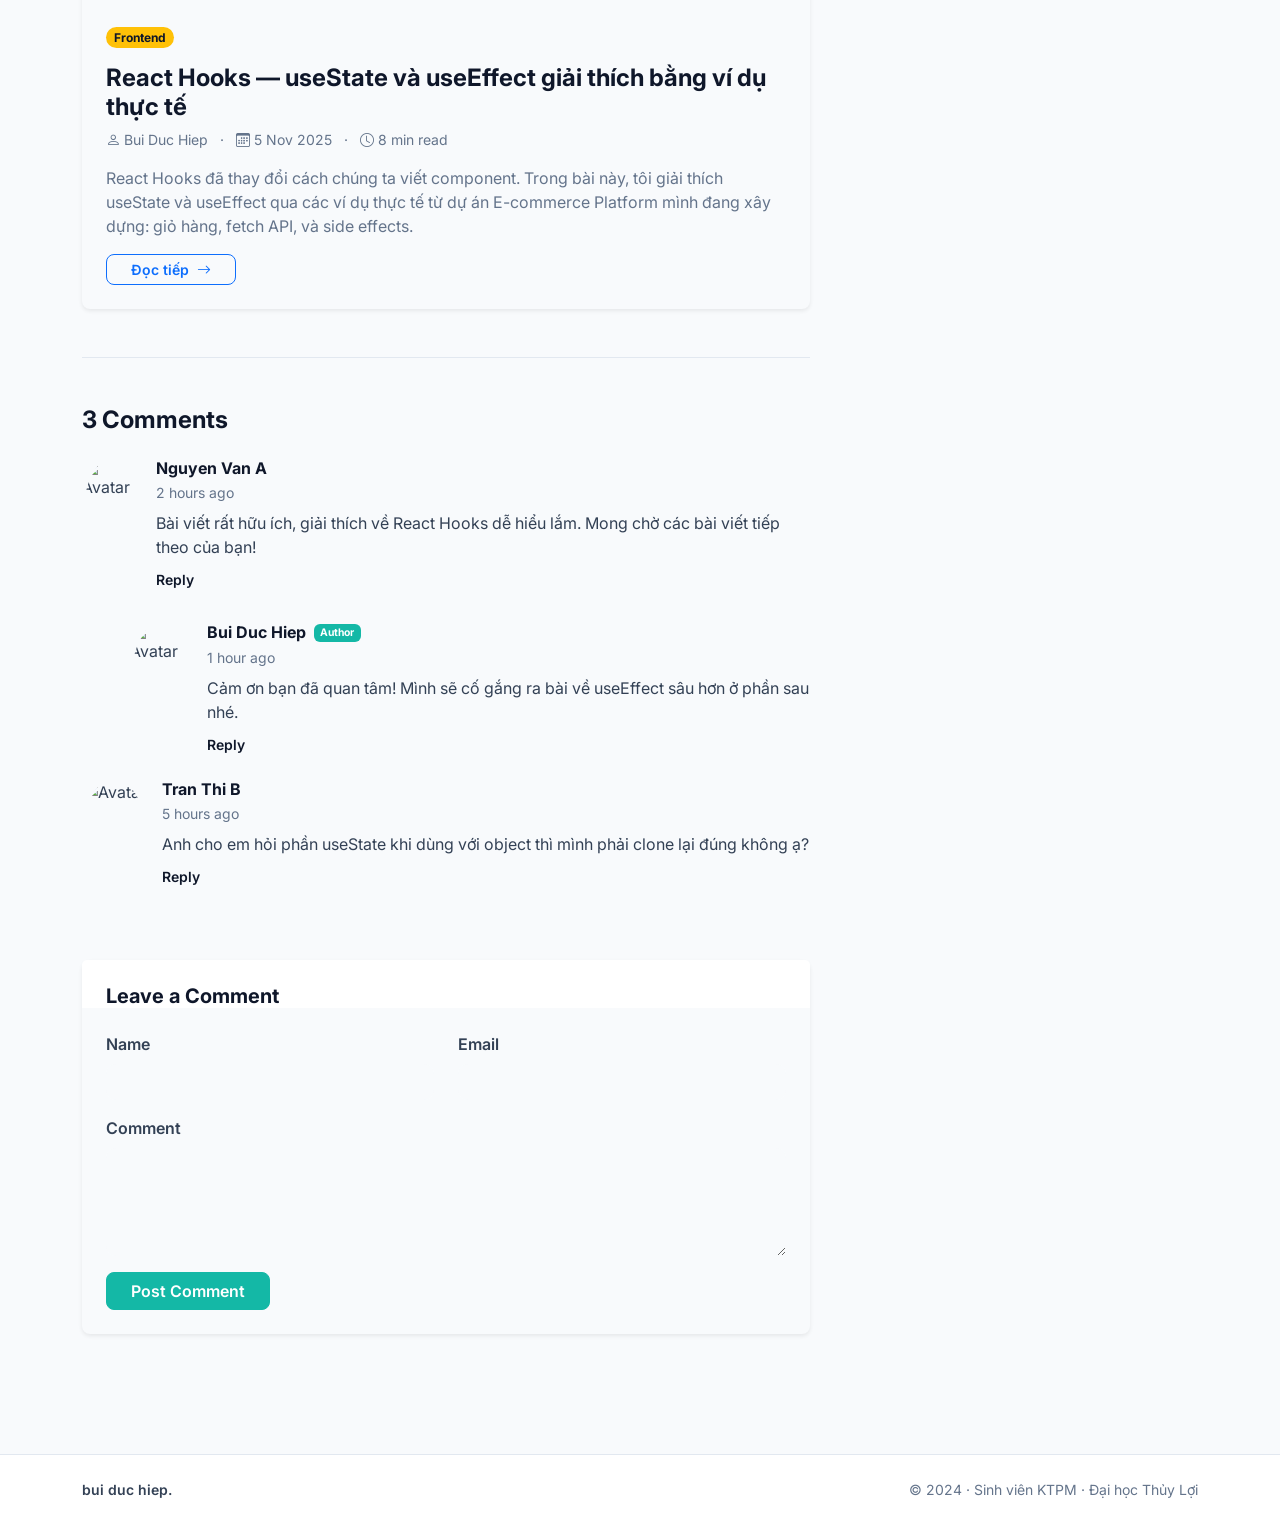
==== commit 261a2430: "[THEME] Apply complete new color palette" ====
--- a/projects/portfolio_bootstrap/blog.html
+++ b/projects/portfolio_bootstrap/blog.html
@@ -67,7 +67,7 @@
                                 nhiều nhất: từ spacing, typography đến flexbox và grid system. Bài viết phù hợp
                                 cho sinh viên mới bắt đầu với framework CSS.
                             </p>
-                            <a href="#" class="btn btn-outline-dark btn-sm fw-semibold px-4">
+                            <a href="#" class="btn btn-outline-primary btn-sm fw-semibold px-4">
                                 Đọc tiếp <i class="bi bi-arrow-right ms-1"></i>
                             </a>
                         </div>
@@ -95,7 +95,7 @@
                                 cấu hình database MySQL, đến viết CRUD endpoints và xử lý exception. Dự án
                                 Student Management System mình làm trong môn học.
                             </p>
-                            <a href="#" class="btn btn-outline-dark btn-sm fw-semibold px-4">
+                            <a href="#" class="btn btn-outline-primary btn-sm fw-semibold px-4">
                                 Đọc tiếp <i class="bi bi-arrow-right ms-1"></i>
                             </a>
                         </div>
@@ -123,7 +123,7 @@
                                 useState và useEffect qua các ví dụ thực tế từ dự án E-commerce Platform mình đang
                                 xây dựng: giỏ hàng, fetch API, và side effects.
                             </p>
-                            <a href="#" class="btn btn-outline-dark btn-sm fw-semibold px-4">
+                            <a href="#" class="btn btn-outline-primary btn-sm fw-semibold px-4">
                                 Đọc tiếp <i class="bi bi-arrow-right ms-1"></i>
                             </a>
                         </div>
@@ -193,7 +193,7 @@
                                         <label for="comment" class="form-label fw-semibold">Comment</label>
                                         <textarea class="form-control bg-light border-0" id="comment" rows="4" required></textarea>
                                     </div>
-                                    <button type="submit" class="btn btn-dark fw-semibold px-4">Post Comment</button>
+                                    <button type="submit" class="btn btn-primary fw-semibold px-4">Post Comment</button>
                                 </form>
                             </div>
                         </div>
@@ -209,7 +209,7 @@
                                 <h5 class="card-title fw-bold mb-3">Search</h5>
                                 <div class="input-group">
                                     <input type="text" class="form-control" placeholder="Search blog...">
-                                    <button class="btn btn-dark fw-semibold px-3" type="button"><i class="bi bi-search"></i></button>
+                                    <button class="btn btn-primary fw-semibold px-3" type="button"><i class="bi bi-search"></i></button>
                                 </div>
                             </div>
                         </div>
--- a/projects/portfolio_bootstrap/css/main.css
+++ b/projects/portfolio_bootstrap/css/main.css
@@ -1,10 +1,9 @@
+@import url('custom-theme.css');
 @import url('blog.css');
 @import url('comments.css');
 
 body {
     font-family: 'Inter', sans-serif;
-    color: #111;
-    background-color: #fff;
 }
 
 .navbar {
